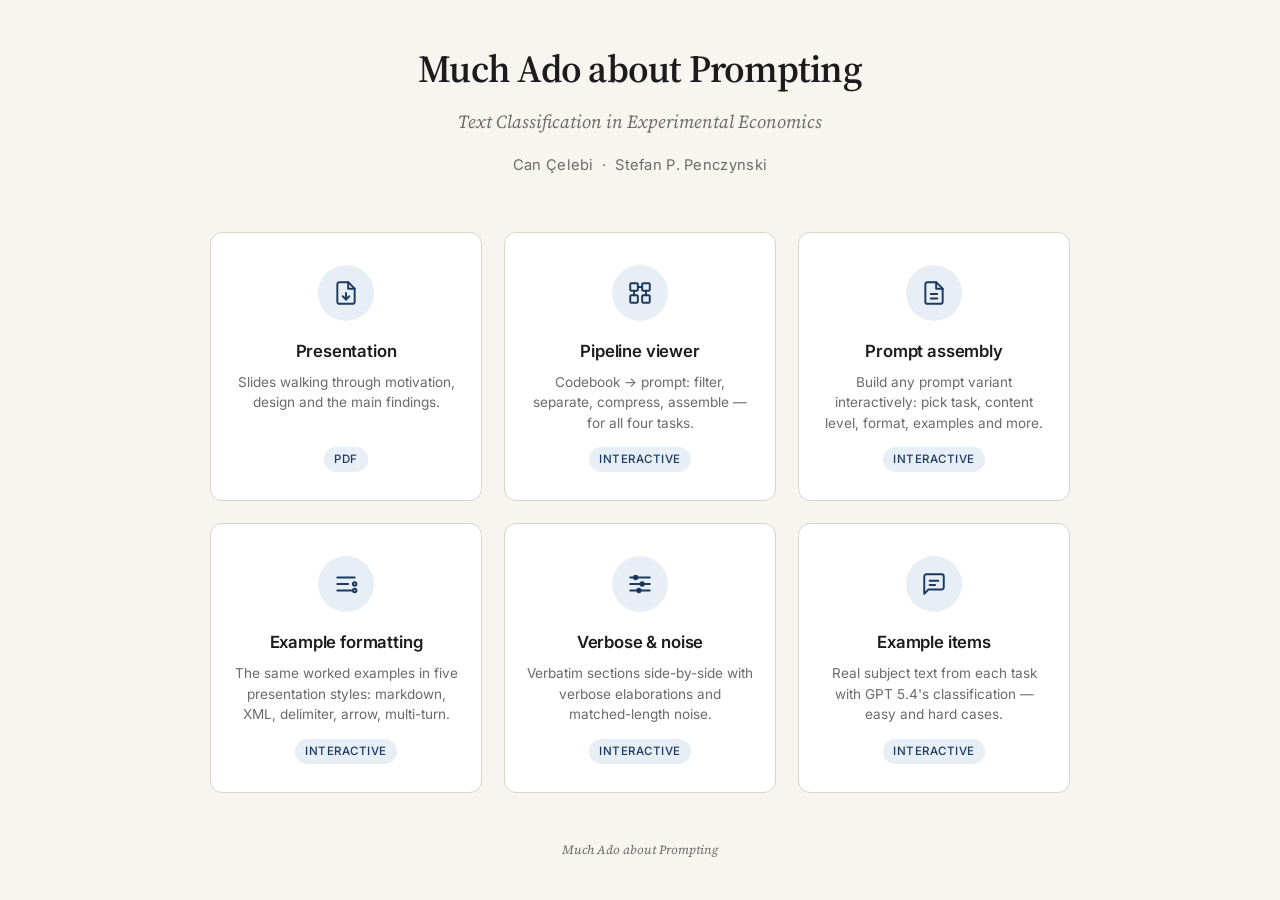
==== index.html @ 00e30f2f "Add example items viewer with GPT 5.4 classifications" ====
<!DOCTYPE html>
<html lang="en">
<head>
<meta charset="UTF-8">
<meta name="viewport" content="width=device-width, initial-scale=1">
<title>Much Ado about Prompting — Companion materials</title>
<link rel="preconnect" href="https://fonts.googleapis.com">
<link rel="preconnect" href="https://fonts.gstatic.com" crossorigin>
<link href="https://fonts.googleapis.com/css2?family=Inter:wght@400;500;600;700&family=Source+Serif+4:ital,wght@0,400;0,600;1,400&display=swap" rel="stylesheet">
<style>
  :root {
    --bg: #f7f5f0;
    --ink: #1c1c1c;
    --muted: #6b6b6b;
    --line: #d8d4cc;
    --accent: #1a3a5f;
    --accent-light: #e8eef5;
    --card-bg: #ffffff;
  }
  * { box-sizing: border-box; margin: 0; padding: 0; }
  html, body { height: 100%; }
  body {
    font-family: 'Inter', -apple-system, BlinkMacSystemFont, sans-serif;
    background: var(--bg);
    color: var(--ink);
    display: flex;
    align-items: center;
    justify-content: center;
    padding: 32px 20px;
    line-height: 1.5;
    -webkit-font-smoothing: antialiased;
  }

  .wrap {
    max-width: 860px;
    width: 100%;
    text-align: center;
  }

  .header {
    margin-bottom: 56px;
  }
  h1 {
    font-family: 'Source Serif 4', Georgia, serif;
    font-size: 2.4em;
    font-weight: 600;
    letter-spacing: -0.02em;
    margin-bottom: 10px;
    color: var(--ink);
  }
  .subtitle {
    font-family: 'Source Serif 4', Georgia, serif;
    font-style: italic;
    font-size: 1.15em;
    color: var(--muted);
    margin-bottom: 18px;
  }
  .authors {
    font-size: 0.92em;
    color: var(--muted);
    letter-spacing: 0.02em;
  }
  .authors a {
    color: var(--ink);
    text-decoration: none;
    border-bottom: 1px solid transparent;
    transition: border-color 0.15s;
  }
  .authors a:hover { border-color: var(--ink); }

  .grid {
    display: grid;
    grid-template-columns: 1fr;
    gap: 18px;
  }
  @media (min-width: 700px) {
    .grid { grid-template-columns: repeat(2, 1fr); gap: 22px; }
  }
  @media (min-width: 1100px) {
    .grid { grid-template-columns: repeat(3, 1fr); gap: 22px; }
  }

  .card {
    display: flex;
    flex-direction: column;
    align-items: center;
    justify-content: flex-start;
    padding: 32px 22px 28px;
    background: var(--card-bg);
    border: 1px solid var(--line);
    border-radius: 12px;
    text-decoration: none;
    color: var(--ink);
    transition: all 0.2s ease;
    min-height: 220px;
    position: relative;
    overflow: hidden;
  }
  .card::after {
    content: '';
    position: absolute;
    bottom: 0; left: 0;
    width: 100%; height: 3px;
    background: var(--accent);
    transform: translateY(3px);
    transition: transform 0.2s ease;
  }
  .card:hover {
    border-color: var(--accent);
    transform: translateY(-3px);
    box-shadow: 0 8px 24px rgba(26, 58, 95, 0.08);
  }
  .card:hover::after { transform: translateY(0); }

  .icon {
    width: 56px; height: 56px;
    display: flex;
    align-items: center;
    justify-content: center;
    background: var(--accent-light);
    border-radius: 50%;
    margin-bottom: 18px;
  }
  .icon svg {
    width: 26px; height: 26px;
    stroke: var(--accent);
    fill: none;
    stroke-width: 1.8;
    stroke-linecap: round;
    stroke-linejoin: round;
  }

  .label {
    font-weight: 600;
    font-size: 1.05em;
    margin-bottom: 8px;
    letter-spacing: -0.01em;
  }
  .desc {
    font-size: 0.85em;
    color: var(--muted);
    line-height: 1.5;
    flex-grow: 1;
  }
  .badge {
    margin-top: 14px;
    padding: 4px 10px;
    background: var(--accent-light);
    color: var(--accent);
    border-radius: 20px;
    font-size: 0.72em;
    font-weight: 500;
    letter-spacing: 0.04em;
    text-transform: uppercase;
  }

  footer {
    margin-top: 48px;
    font-size: 0.78em;
    color: var(--muted);
  }
  footer .id {
    font-family: 'Source Serif 4', Georgia, serif;
    font-style: italic;
  }
</style>
</head>
<body>
<div class="wrap">
  <div class="header">
    <h1>Much Ado about Prompting</h1>
    <div class="subtitle">Text Classification in Experimental Economics</div>
    <div class="authors">
      Can &Ccedil;elebi &nbsp;&middot;&nbsp; Stefan&nbsp;P. Penczynski
    </div>
  </div>

  <div class="grid">
    <a class="card" href="presentation.pdf" download>
      <div class="icon">
        <svg viewBox="0 0 24 24"><path d="M14 2H6a2 2 0 0 0-2 2v16a2 2 0 0 0 2 2h12a2 2 0 0 0 2-2V8z"/><polyline points="14 2 14 8 20 8"/><line x1="12" y1="18" x2="12" y2="12"/><polyline points="9 15 12 18 15 15"/></svg>
      </div>
      <div class="label">Presentation</div>
      <div class="desc">Slides walking through motivation, design and the main findings.</div>
      <div class="badge">PDF</div>
    </a>

    <a class="card" href="pipeline.html">
      <div class="icon">
        <svg viewBox="0 0 24 24"><rect x="3" y="3" width="7" height="7" rx="1"/><rect x="14" y="3" width="7" height="7" rx="1"/><rect x="14" y="14" width="7" height="7" rx="1"/><rect x="3" y="14" width="7" height="7" rx="1"/><line x1="10" y1="6.5" x2="14" y2="6.5"/><line x1="6.5" y1="10" x2="6.5" y2="14"/><line x1="17.5" y1="10" x2="17.5" y2="14"/></svg>
      </div>
      <div class="label">Pipeline viewer</div>
      <div class="desc">Codebook&nbsp;&rarr;&nbsp;prompt: filter, separate, compress, assemble &mdash; for all four tasks.</div>
      <div class="badge">Interactive</div>
    </a>

    <a class="card" href="viewer.html">
      <div class="icon">
        <svg viewBox="0 0 24 24"><path d="M14 2H6a2 2 0 0 0-2 2v16a2 2 0 0 0 2 2h12a2 2 0 0 0 2-2V8z"/><polyline points="14 2 14 8 20 8"/><line x1="9" y1="13" x2="15" y2="13"/><line x1="9" y1="17" x2="15" y2="17"/></svg>
      </div>
      <div class="label">Prompt assembly</div>
      <div class="desc">Build any prompt variant interactively: pick task, content level, format, examples and more.</div>
      <div class="badge">Interactive</div>
    </a>

    <a class="card" href="shotformat.html">
      <div class="icon">
        <svg viewBox="0 0 24 24"><path d="M4 6h16"/><path d="M4 12h10"/><path d="M4 18h13"/><circle cx="20" cy="12" r="1.6"/><circle cx="20" cy="18" r="1.6"/></svg>
      </div>
      <div class="label">Example formatting</div>
      <div class="desc">The same worked examples in five presentation styles: markdown, XML, delimiter, arrow, multi-turn.</div>
      <div class="badge">Interactive</div>
    </a>

    <a class="card" href="fidelity.html">
      <div class="icon">
        <svg viewBox="0 0 24 24"><line x1="3" y1="6" x2="21" y2="6"/><line x1="3" y1="12" x2="21" y2="12"/><line x1="3" y1="18" x2="21" y2="18"/><circle cx="8" cy="6" r="1.6" fill="currentColor"/><circle cx="14" cy="12" r="1.6" fill="currentColor"/><circle cx="11" cy="18" r="1.6" fill="currentColor"/></svg>
      </div>
      <div class="label">Verbose &amp; noise</div>
      <div class="desc">Verbatim sections side-by-side with verbose elaborations and matched-length noise.</div>
      <div class="badge">Interactive</div>
    </a>

    <a class="card" href="examples.html">
      <div class="icon">
        <svg viewBox="0 0 24 24"><path d="M21 15a2 2 0 0 1-2 2H7l-4 4V5a2 2 0 0 1 2-2h14a2 2 0 0 1 2 2z"/><line x1="8" y1="9" x2="16" y2="9"/><line x1="8" y1="13" x2="13" y2="13"/></svg>
      </div>
      <div class="label">Example items</div>
      <div class="desc">Real subject text from each task with GPT&nbsp;5.4's classification &mdash; easy and hard cases.</div>
      <div class="badge">Interactive</div>
    </a>
  </div>

  <footer>
    <span class="id">Much Ado about Prompting</span>
  </footer>
</div>
</body>
</html>
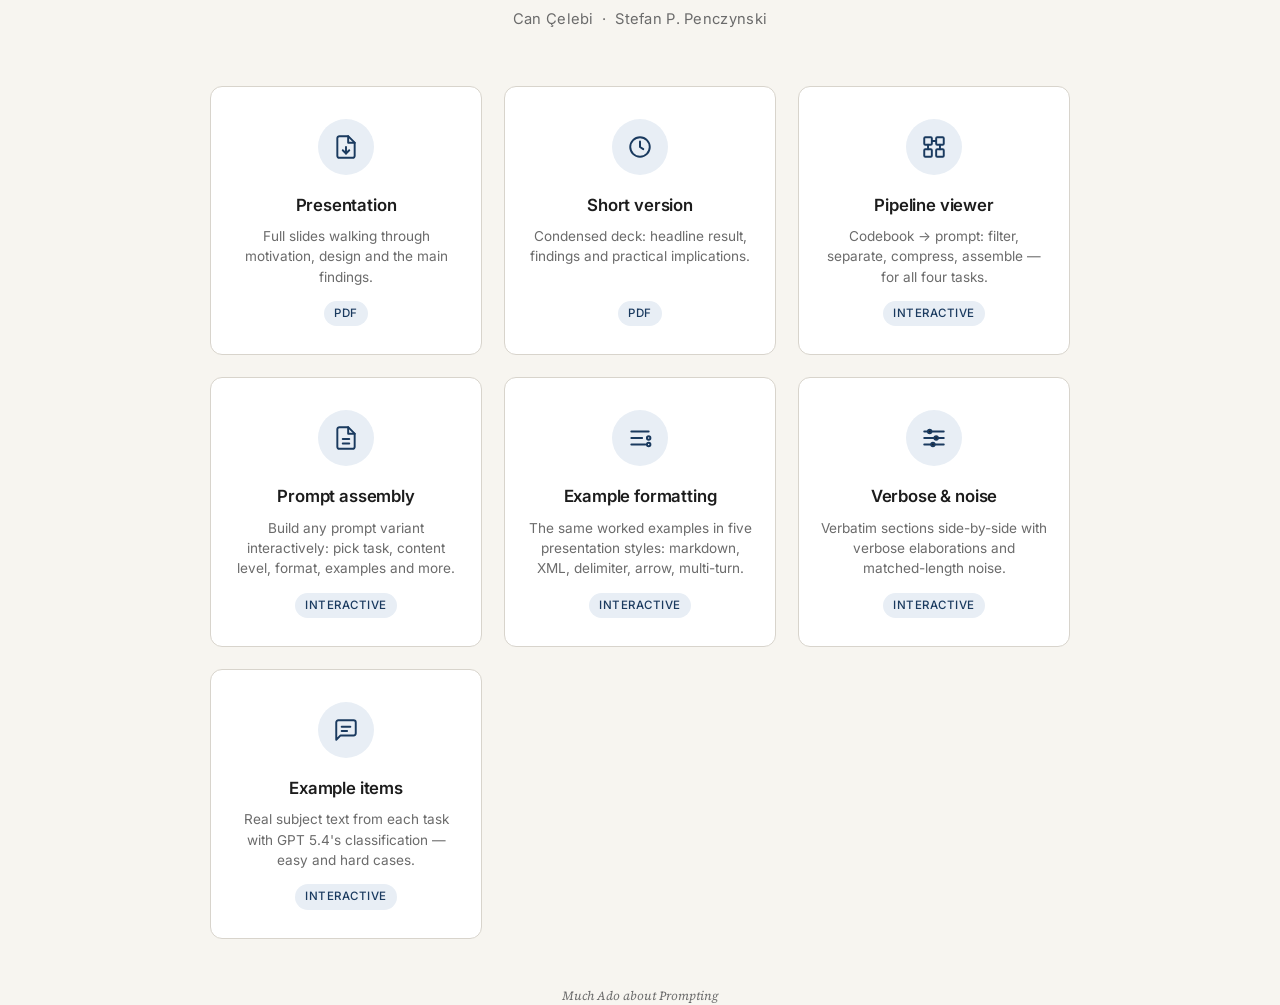
==== commit 8b3cdfb8: "Add short (10-min) presentation version" ====
--- a/index.html
+++ b/index.html
@@ -181,7 +181,16 @@
         <svg viewBox="0 0 24 24"><path d="M14 2H6a2 2 0 0 0-2 2v16a2 2 0 0 0 2 2h12a2 2 0 0 0 2-2V8z"/><polyline points="14 2 14 8 20 8"/><line x1="12" y1="18" x2="12" y2="12"/><polyline points="9 15 12 18 15 15"/></svg>
       </div>
       <div class="label">Presentation</div>
-      <div class="desc">Slides walking through motivation, design and the main findings.</div>
+      <div class="desc">Full slides walking through motivation, design and the main findings.</div>
+      <div class="badge">PDF</div>
+    </a>
+
+    <a class="card" href="presentation-short.pdf" download>
+      <div class="icon">
+        <svg viewBox="0 0 24 24"><circle cx="12" cy="12" r="9"/><polyline points="12 7 12 12 15 14"/></svg>
+      </div>
+      <div class="label">Short version</div>
+      <div class="desc">Condensed deck: headline result, findings and practical implications.</div>
       <div class="badge">PDF</div>
     </a>
 
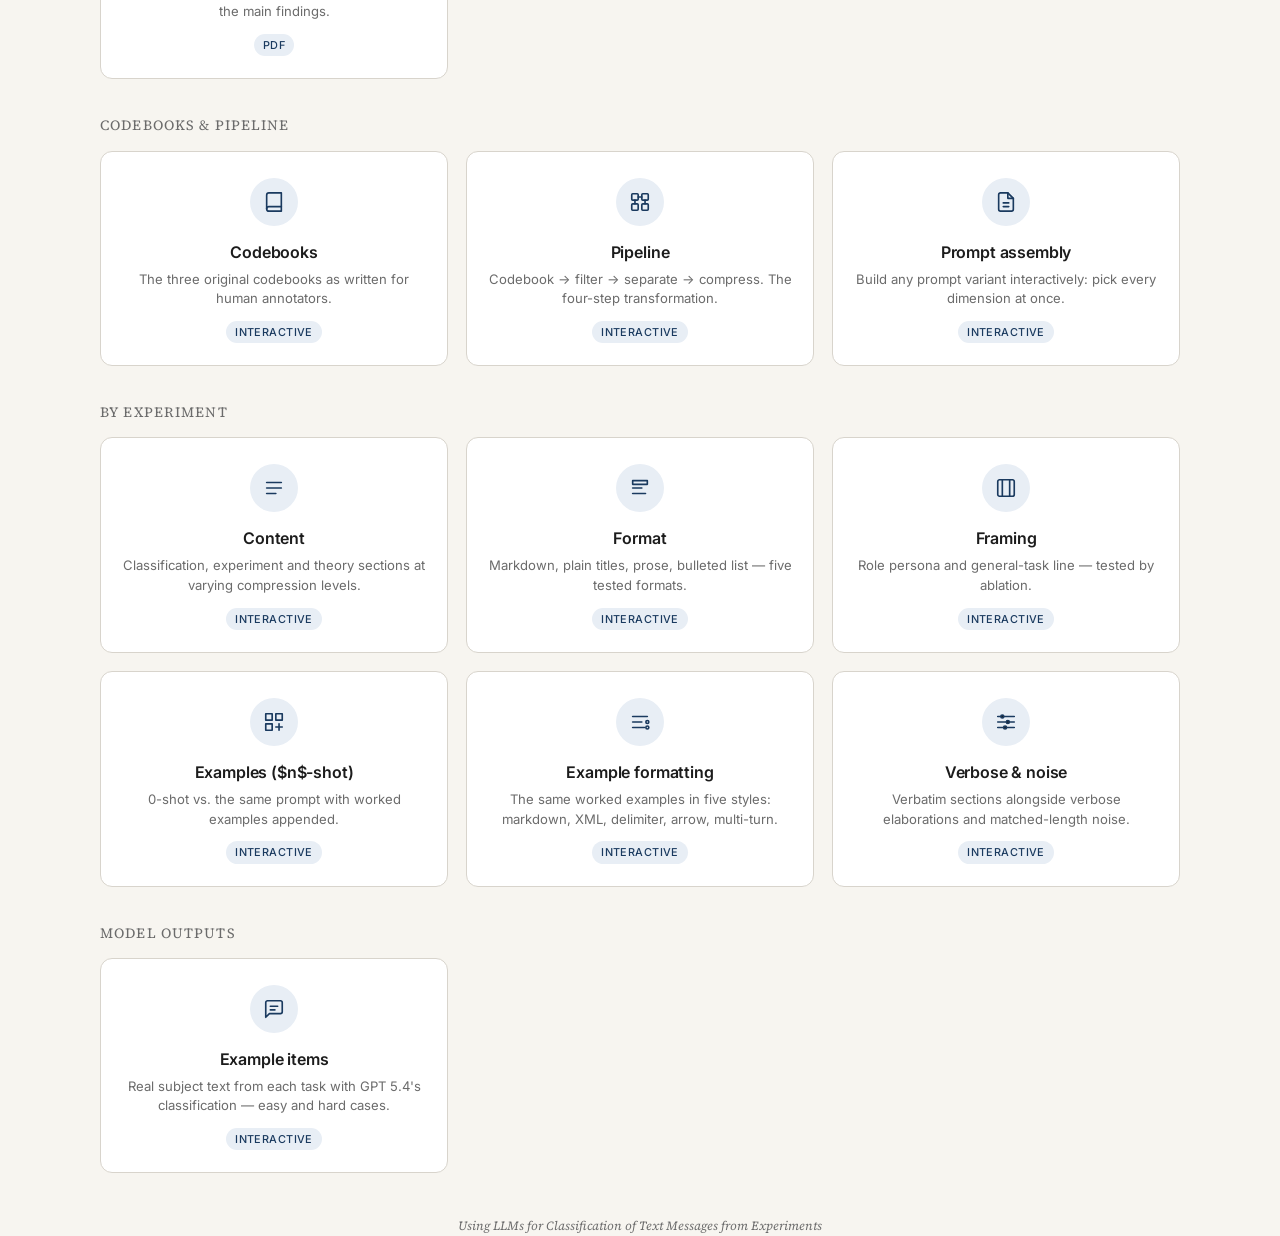
==== commit d81d0e4c: "Restructure companion site: short presentation, codebooks, per-experiment pages" ====
--- a/index.html
+++ b/index.html
@@ -3,46 +3,25 @@
 <head>
 <meta charset="UTF-8">
 <meta name="viewport" content="width=device-width, initial-scale=1">
-<title>Much Ado about Prompting — Companion materials</title>
+<title>Using LLMs for Classification of Text Messages from Experiments — Companion</title>
 <link rel="preconnect" href="https://fonts.googleapis.com">
 <link rel="preconnect" href="https://fonts.gstatic.com" crossorigin>
 <link href="https://fonts.googleapis.com/css2?family=Inter:wght@400;500;600;700&family=Source+Serif+4:ital,wght@0,400;0,600;1,400&display=swap" rel="stylesheet">
+<link rel="stylesheet" href="styles.css">
 <style>
-  :root {
-    --bg: #f7f5f0;
-    --ink: #1c1c1c;
-    --muted: #6b6b6b;
-    --line: #d8d4cc;
-    --accent: #1a3a5f;
-    --accent-light: #e8eef5;
-    --card-bg: #ffffff;
-  }
-  * { box-sizing: border-box; margin: 0; padding: 0; }
-  html, body { height: 100%; }
+  /* Landing-page specific styles (centered layout, card grid) */
   body {
-    font-family: 'Inter', -apple-system, BlinkMacSystemFont, sans-serif;
-    background: var(--bg);
-    color: var(--ink);
     display: flex;
     align-items: center;
     justify-content: center;
     padding: 32px 20px;
-    line-height: 1.5;
-    -webkit-font-smoothing: antialiased;
-  }
-
-  .wrap {
-    max-width: 860px;
-    width: 100%;
-    text-align: center;
-  }
-
-  .header {
-    margin-bottom: 56px;
-  }
+  }
+  .wrap { max-width: 1080px; width: 100%; text-align: center; }
+
+  .header { margin-bottom: 42px; }
   h1 {
     font-family: 'Source Serif 4', Georgia, serif;
-    font-size: 2.4em;
+    font-size: 2.0em;
     font-weight: 600;
     letter-spacing: -0.02em;
     margin-bottom: 10px;
@@ -51,59 +30,53 @@
   .subtitle {
     font-family: 'Source Serif 4', Georgia, serif;
     font-style: italic;
-    font-size: 1.15em;
+    font-size: 1.05em;
     color: var(--muted);
     margin-bottom: 18px;
   }
-  .authors {
-    font-size: 0.92em;
+  .authors { font-size: 0.9em; color: var(--muted); letter-spacing: 0.02em; }
+  .authors a { color: var(--ink); text-decoration: none; border-bottom: 1px solid transparent; transition: border-color 0.15s; }
+  .authors a:hover { border-color: var(--ink); }
+
+  .section-heading {
+    font-family: 'Source Serif 4', Georgia, serif;
+    font-size: 0.88em;
+    letter-spacing: 0.08em;
+    text-transform: uppercase;
     color: var(--muted);
-    letter-spacing: 0.02em;
-  }
-  .authors a {
-    color: var(--ink);
-    text-decoration: none;
-    border-bottom: 1px solid transparent;
-    transition: border-color 0.15s;
-  }
-  .authors a:hover { border-color: var(--ink); }
+    margin: 36px 0 14px;
+    text-align: left;
+  }
+  .section-heading:first-of-type { margin-top: 12px; }
 
   .grid {
     display: grid;
     grid-template-columns: 1fr;
-    gap: 18px;
-  }
-  @media (min-width: 700px) {
-    .grid { grid-template-columns: repeat(2, 1fr); gap: 22px; }
-  }
-  @media (min-width: 1100px) {
-    .grid { grid-template-columns: repeat(3, 1fr); gap: 22px; }
-  }
+    gap: 16px;
+  }
+  @media (min-width: 720px)  { .grid { grid-template-columns: repeat(2, 1fr); gap: 18px; } }
+  @media (min-width: 1000px) { .grid { grid-template-columns: repeat(3, 1fr); gap: 18px; } }
 
   .card {
     display: flex;
     flex-direction: column;
     align-items: center;
     justify-content: flex-start;
-    padding: 32px 22px 28px;
+    padding: 26px 20px 22px;
     background: var(--card-bg);
     border: 1px solid var(--line);
     border-radius: 12px;
     text-decoration: none;
     color: var(--ink);
     transition: all 0.2s ease;
-    min-height: 220px;
+    min-height: 180px;
     position: relative;
     overflow: hidden;
   }
   .card::after {
-    content: '';
-    position: absolute;
-    bottom: 0; left: 0;
-    width: 100%; height: 3px;
-    background: var(--accent);
-    transform: translateY(3px);
-    transition: transform 0.2s ease;
+    content: ''; position: absolute; bottom: 0; left: 0;
+    width: 100%; height: 3px; background: var(--accent);
+    transform: translateY(3px); transition: transform 0.2s ease;
   }
   .card:hover {
     border-color: var(--accent);
@@ -113,93 +86,74 @@
   .card:hover::after { transform: translateY(0); }
 
   .icon {
-    width: 56px; height: 56px;
+    width: 48px; height: 48px;
     display: flex;
     align-items: center;
     justify-content: center;
     background: var(--accent-light);
     border-radius: 50%;
-    margin-bottom: 18px;
+    margin-bottom: 14px;
   }
   .icon svg {
-    width: 26px; height: 26px;
-    stroke: var(--accent);
-    fill: none;
+    width: 22px; height: 22px;
+    stroke: var(--accent); fill: none;
     stroke-width: 1.8;
     stroke-linecap: round;
     stroke-linejoin: round;
   }
 
-  .label {
-    font-weight: 600;
-    font-size: 1.05em;
-    margin-bottom: 8px;
-    letter-spacing: -0.01em;
-  }
-  .desc {
-    font-size: 0.85em;
-    color: var(--muted);
-    line-height: 1.5;
-    flex-grow: 1;
-  }
+  .label { font-weight: 600; font-size: 1.0em; margin-bottom: 6px; letter-spacing: -0.01em; }
+  .desc  { font-size: 0.82em; color: var(--muted); line-height: 1.5; flex-grow: 1; }
   .badge {
-    margin-top: 14px;
-    padding: 4px 10px;
-    background: var(--accent-light);
-    color: var(--accent);
-    border-radius: 20px;
-    font-size: 0.72em;
-    font-weight: 500;
-    letter-spacing: 0.04em;
-    text-transform: uppercase;
-  }
-
-  footer {
-    margin-top: 48px;
-    font-size: 0.78em;
-    color: var(--muted);
-  }
-  footer .id {
-    font-family: 'Source Serif 4', Georgia, serif;
-    font-style: italic;
-  }
+    margin-top: 12px; padding: 3px 9px;
+    background: var(--accent-light); color: var(--accent);
+    border-radius: 16px; font-size: 0.68em; font-weight: 500;
+    letter-spacing: 0.04em; text-transform: uppercase;
+  }
+
+  footer { margin-top: 44px; font-size: 0.78em; color: var(--muted); }
+  footer .id { font-family: 'Source Serif 4', Georgia, serif; font-style: italic; }
 </style>
 </head>
 <body>
 <div class="wrap">
   <div class="header">
-    <h1>Much Ado about Prompting</h1>
-    <div class="subtitle">Text Classification in Experimental Economics</div>
+    <h1>Using LLMs for Classification of Text Messages from Experiments</h1>
+    <div class="subtitle">Companion materials</div>
     <div class="authors">
       Can &Ccedil;elebi &nbsp;&middot;&nbsp; Stefan&nbsp;P. Penczynski
     </div>
   </div>
 
+  <div class="section-heading">Presentation</div>
   <div class="grid">
     <a class="card" href="presentation.pdf" download>
       <div class="icon">
         <svg viewBox="0 0 24 24"><path d="M14 2H6a2 2 0 0 0-2 2v16a2 2 0 0 0 2 2h12a2 2 0 0 0 2-2V8z"/><polyline points="14 2 14 8 20 8"/><line x1="12" y1="18" x2="12" y2="12"/><polyline points="9 15 12 18 15 15"/></svg>
       </div>
       <div class="label">Presentation</div>
-      <div class="desc">Full slides walking through motivation, design and the main findings.</div>
+      <div class="desc">Slides walking through motivation, design and the main findings.</div>
       <div class="badge">PDF</div>
     </a>
-
-    <a class="card" href="presentation-short.pdf" download>
-      <div class="icon">
-        <svg viewBox="0 0 24 24"><circle cx="12" cy="12" r="9"/><polyline points="12 7 12 12 15 14"/></svg>
-      </div>
-      <div class="label">Short version</div>
-      <div class="desc">Condensed deck: headline result, findings and practical implications.</div>
-      <div class="badge">PDF</div>
+  </div>
+
+  <div class="section-heading">Codebooks &amp; pipeline</div>
+  <div class="grid">
+    <a class="card" href="codebooks.html">
+      <div class="icon">
+        <svg viewBox="0 0 24 24"><path d="M4 19.5A2.5 2.5 0 0 1 6.5 17H20"/><path d="M6.5 2H20v20H6.5A2.5 2.5 0 0 1 4 19.5v-15A2.5 2.5 0 0 1 6.5 2z"/></svg>
+      </div>
+      <div class="label">Codebooks</div>
+      <div class="desc">The three original codebooks as written for human annotators.</div>
+      <div class="badge">Interactive</div>
     </a>
 
     <a class="card" href="pipeline.html">
       <div class="icon">
         <svg viewBox="0 0 24 24"><rect x="3" y="3" width="7" height="7" rx="1"/><rect x="14" y="3" width="7" height="7" rx="1"/><rect x="14" y="14" width="7" height="7" rx="1"/><rect x="3" y="14" width="7" height="7" rx="1"/><line x1="10" y1="6.5" x2="14" y2="6.5"/><line x1="6.5" y1="10" x2="6.5" y2="14"/><line x1="17.5" y1="10" x2="17.5" y2="14"/></svg>
       </div>
-      <div class="label">Pipeline viewer</div>
-      <div class="desc">Codebook&nbsp;&rarr;&nbsp;prompt: filter, separate, compress, assemble &mdash; for all four tasks.</div>
+      <div class="label">Pipeline</div>
+      <div class="desc">Codebook &rarr; filter &rarr; separate &rarr; compress. The four-step transformation.</div>
       <div class="badge">Interactive</div>
     </a>
 
@@ -208,7 +162,46 @@
         <svg viewBox="0 0 24 24"><path d="M14 2H6a2 2 0 0 0-2 2v16a2 2 0 0 0 2 2h12a2 2 0 0 0 2-2V8z"/><polyline points="14 2 14 8 20 8"/><line x1="9" y1="13" x2="15" y2="13"/><line x1="9" y1="17" x2="15" y2="17"/></svg>
       </div>
       <div class="label">Prompt assembly</div>
-      <div class="desc">Build any prompt variant interactively: pick task, content level, format, examples and more.</div>
+      <div class="desc">Build any prompt variant interactively: pick every dimension at once.</div>
+      <div class="badge">Interactive</div>
+    </a>
+  </div>
+
+  <div class="section-heading">By experiment</div>
+  <div class="grid">
+    <a class="card" href="content.html">
+      <div class="icon">
+        <svg viewBox="0 0 24 24"><line x1="4" y1="6" x2="20" y2="6"/><line x1="4" y1="12" x2="20" y2="12"/><line x1="4" y1="18" x2="14" y2="18"/></svg>
+      </div>
+      <div class="label">Content</div>
+      <div class="desc">Classification, experiment and theory sections at varying compression levels.</div>
+      <div class="badge">Interactive</div>
+    </a>
+
+    <a class="card" href="format.html">
+      <div class="icon">
+        <svg viewBox="0 0 24 24"><path d="M4 4h16v4H4z"/><path d="M4 12h10"/><path d="M4 18h14"/></svg>
+      </div>
+      <div class="label">Format</div>
+      <div class="desc">Markdown, plain titles, prose, bulleted list &mdash; five tested formats.</div>
+      <div class="badge">Interactive</div>
+    </a>
+
+    <a class="card" href="framing.html">
+      <div class="icon">
+        <svg viewBox="0 0 24 24"><rect x="3" y="3" width="18" height="18" rx="2"/><path d="M8 3v18"/><path d="M16 3v18"/></svg>
+      </div>
+      <div class="label">Framing</div>
+      <div class="desc">Role persona and general-task line &mdash; tested by ablation.</div>
+      <div class="badge">Interactive</div>
+    </a>
+
+    <a class="card" href="nshot.html">
+      <div class="icon">
+        <svg viewBox="0 0 24 24"><rect x="3" y="3" width="7" height="7"/><rect x="14" y="3" width="7" height="7"/><rect x="3" y="14" width="7" height="7"/><line x1="14" y1="17.5" x2="21" y2="17.5"/><line x1="17.5" y1="14" x2="17.5" y2="21"/></svg>
+      </div>
+      <div class="label">Examples ($n$-shot)</div>
+      <div class="desc">0-shot vs. the same prompt with worked examples appended.</div>
       <div class="badge">Interactive</div>
     </a>
 
@@ -217,7 +210,7 @@
         <svg viewBox="0 0 24 24"><path d="M4 6h16"/><path d="M4 12h10"/><path d="M4 18h13"/><circle cx="20" cy="12" r="1.6"/><circle cx="20" cy="18" r="1.6"/></svg>
       </div>
       <div class="label">Example formatting</div>
-      <div class="desc">The same worked examples in five presentation styles: markdown, XML, delimiter, arrow, multi-turn.</div>
+      <div class="desc">The same worked examples in five styles: markdown, XML, delimiter, arrow, multi-turn.</div>
       <div class="badge">Interactive</div>
     </a>
 
@@ -226,10 +219,13 @@
         <svg viewBox="0 0 24 24"><line x1="3" y1="6" x2="21" y2="6"/><line x1="3" y1="12" x2="21" y2="12"/><line x1="3" y1="18" x2="21" y2="18"/><circle cx="8" cy="6" r="1.6" fill="currentColor"/><circle cx="14" cy="12" r="1.6" fill="currentColor"/><circle cx="11" cy="18" r="1.6" fill="currentColor"/></svg>
       </div>
       <div class="label">Verbose &amp; noise</div>
-      <div class="desc">Verbatim sections side-by-side with verbose elaborations and matched-length noise.</div>
-      <div class="badge">Interactive</div>
-    </a>
-
+      <div class="desc">Verbatim sections alongside verbose elaborations and matched-length noise.</div>
+      <div class="badge">Interactive</div>
+    </a>
+  </div>
+
+  <div class="section-heading">Model outputs</div>
+  <div class="grid">
     <a class="card" href="examples.html">
       <div class="icon">
         <svg viewBox="0 0 24 24"><path d="M21 15a2 2 0 0 1-2 2H7l-4 4V5a2 2 0 0 1 2-2h14a2 2 0 0 1 2 2z"/><line x1="8" y1="9" x2="16" y2="9"/><line x1="8" y1="13" x2="13" y2="13"/></svg>
@@ -241,7 +237,7 @@
   </div>
 
   <footer>
-    <span class="id">Much Ado about Prompting</span>
+    <span class="id">Using LLMs for Classification of Text Messages from Experiments</span>
   </footer>
 </div>
 </body>
--- a/styles.css
+++ b/styles.css
@@ -0,0 +1,181 @@
+/* Shared styles across all companion pages */
+
+:root {
+  --bg: #f7f5f0;
+  --ink: #1c1c1c;
+  --muted: #6b6b6b;
+  --line: #d8d4cc;
+  --accent: #1a3a5f;
+  --accent-light: #e8eef5;
+  --card-bg: #ffffff;
+  --code-bg: #fcfcfa;
+}
+
+* { box-sizing: border-box; margin: 0; padding: 0; }
+html, body { height: 100%; }
+
+body {
+  font-family: 'Inter', -apple-system, BlinkMacSystemFont, "Segoe UI", sans-serif;
+  background: var(--bg);
+  color: var(--ink);
+  line-height: 1.5;
+  -webkit-font-smoothing: antialiased;
+}
+
+/* Page layout: full-width header + content */
+.page {
+  padding: 24px 32px 56px;
+}
+
+.page-header {
+  display: flex;
+  justify-content: space-between;
+  align-items: baseline;
+  border-bottom: 1px solid var(--line);
+  padding-bottom: 14px;
+  margin-bottom: 22px;
+}
+
+.page-header h1 {
+  font-family: 'Source Serif 4', Georgia, serif;
+  font-size: 1.45em;
+  font-weight: 600;
+  letter-spacing: -0.01em;
+}
+
+.page-header .sub {
+  color: var(--muted);
+  font-size: 0.9em;
+  font-style: italic;
+  margin-top: 2px;
+}
+
+.page-header-left { flex: 1; }
+
+.back-link {
+  color: var(--muted);
+  font-size: 0.85em;
+  text-decoration: none;
+  border: 1px solid var(--line);
+  padding: 6px 12px;
+  border-radius: 6px;
+  transition: all 0.15s;
+  white-space: nowrap;
+  margin-left: 20px;
+}
+.back-link:hover {
+  color: var(--accent);
+  border-color: var(--accent);
+  background: var(--accent-light);
+}
+
+/* Tabs */
+.tabs {
+  display: flex;
+  gap: 6px;
+  margin-bottom: 22px;
+  flex-wrap: wrap;
+}
+.tab {
+  padding: 6px 14px;
+  border: 1px solid var(--line);
+  background: #fff;
+  border-radius: 6px;
+  cursor: pointer;
+  font-size: 0.88em;
+  color: #555;
+  font-family: inherit;
+  transition: all 0.15s;
+}
+.tab:hover { border-color: var(--accent); color: var(--accent); }
+.tab.active {
+  background: var(--accent); color: #fff; border-color: var(--accent); font-weight: 500;
+}
+
+/* Cards / panels */
+.panel {
+  background: var(--card-bg);
+  border: 1px solid var(--line);
+  border-radius: 8px;
+  overflow: hidden;
+  margin-bottom: 18px;
+}
+.panel-head {
+  background: #f0ede5;
+  padding: 10px 16px;
+  border-bottom: 1px solid var(--line);
+  display: flex;
+  justify-content: space-between;
+  align-items: baseline;
+}
+.panel-key { font-weight: 600; font-size: 0.9em; color: var(--accent); }
+.panel-name { font-size: 0.78em; color: var(--muted); font-style: italic; }
+.panel-body {
+  padding: 14px 18px;
+  font-family: "SFMono-Regular", Consolas, "Courier New", monospace;
+  font-size: 0.78em;
+  line-height: 1.55;
+  white-space: pre-wrap;
+  color: #333;
+  background: var(--code-bg);
+  max-height: 520px;
+  overflow-y: auto;
+}
+.panel-body.plain {
+  font-family: inherit;
+  font-size: 0.92em;
+  white-space: normal;
+}
+
+/* 2-column or 3-column comparative layout */
+.columns {
+  display: grid;
+  grid-template-columns: 1fr;
+  gap: 16px;
+}
+@media (min-width: 900px) {
+  .columns.two { grid-template-columns: 1fr 1fr; }
+  .columns.three { grid-template-columns: 1fr 1fr 1fr; }
+}
+
+/* Cross-links footer strip */
+.cross-links {
+  margin-top: 36px;
+  padding-top: 16px;
+  border-top: 1px solid var(--line);
+  display: flex;
+  flex-wrap: wrap;
+  gap: 10px;
+  font-size: 0.82em;
+}
+.cross-links a {
+  color: var(--muted);
+  text-decoration: none;
+  padding: 4px 10px;
+  border: 1px solid var(--line);
+  border-radius: 14px;
+  transition: all 0.15s;
+}
+.cross-links a:hover { color: var(--accent); border-color: var(--accent); }
+.cross-links .label { color: var(--muted); padding: 4px 4px; font-style: italic; }
+
+/* Simple role header (for multi-turn examples) */
+.multi-turn-msg {
+  margin-bottom: 6px;
+  padding: 6px 10px;
+  border-radius: 4px;
+}
+.multi-turn-user { background: #e8eef5; }
+.multi-turn-asst { background: #eef5e8; }
+.role { font-weight: 600; color: #555; margin-right: 6px; }
+
+/* Info banner */
+.note {
+  background: #fff8e1;
+  border: 1px solid #f0e0a0;
+  padding: 10px 14px;
+  border-radius: 6px;
+  font-size: 0.88em;
+  color: #6b5a20;
+  margin-bottom: 18px;
+}
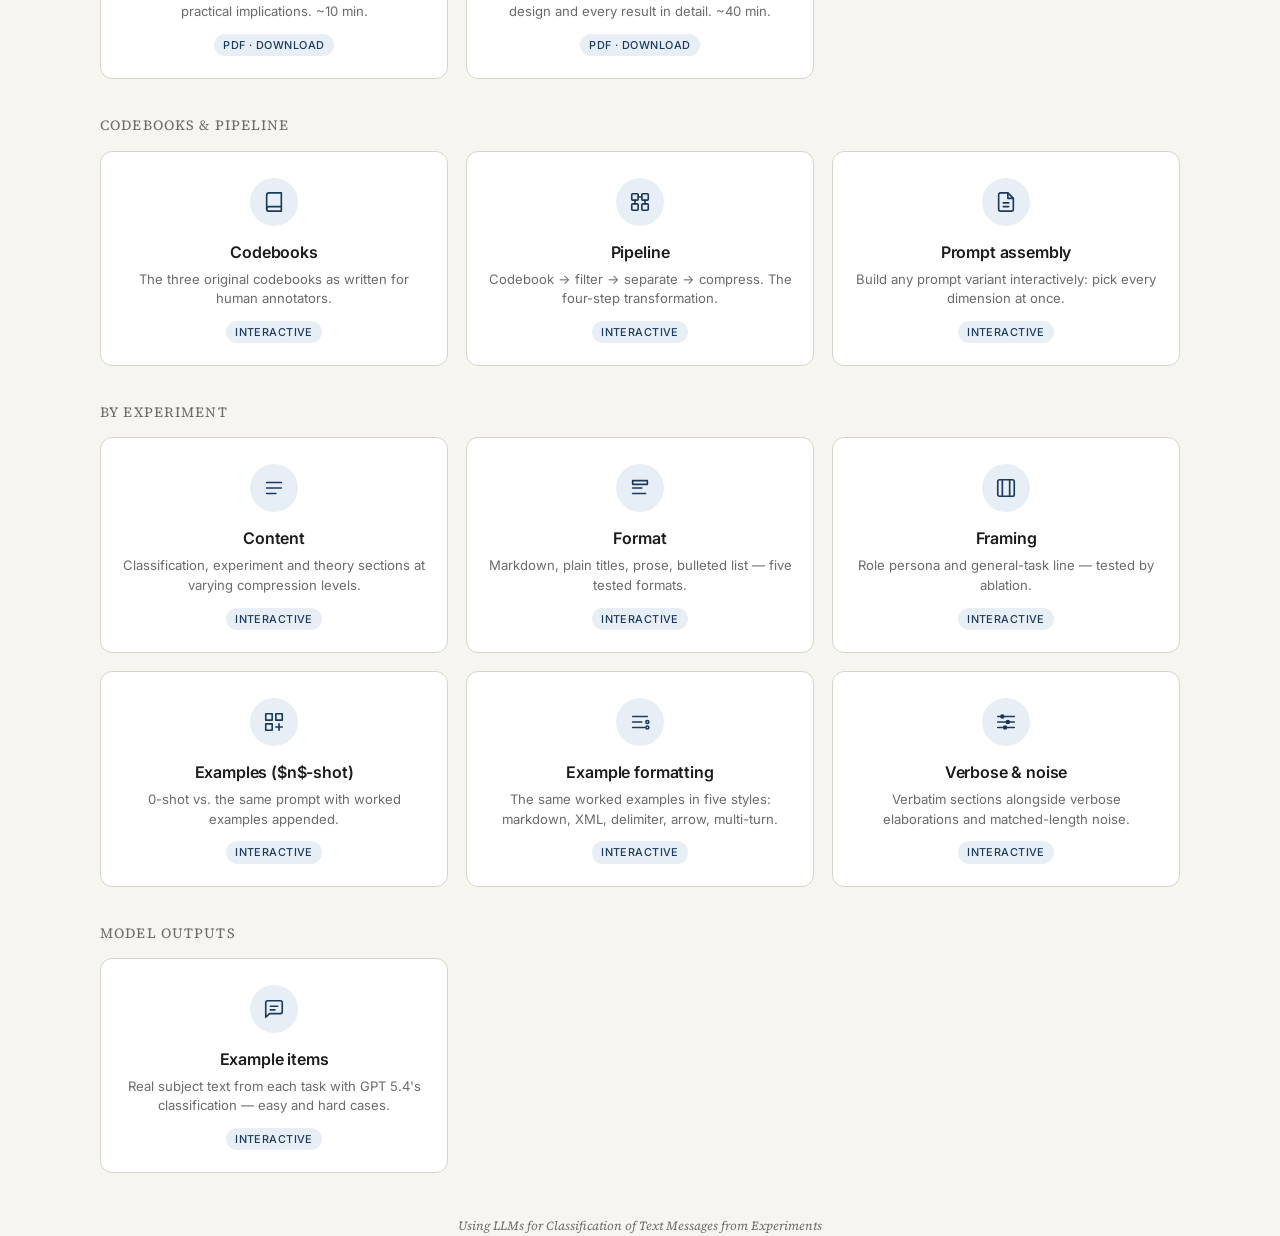
==== commit b29765de: "Add full (40-min) presentation alongside short version" ====
--- a/index.html
+++ b/index.html
@@ -129,11 +129,20 @@
   <div class="grid">
     <a class="card" href="presentation.pdf" download>
       <div class="icon">
+        <svg viewBox="0 0 24 24"><circle cx="12" cy="12" r="9"/><polyline points="12 7 12 12 15 14"/></svg>
+      </div>
+      <div class="label">Short presentation</div>
+      <div class="desc">Condensed deck: headline result, findings and practical implications. ~10&nbsp;min.</div>
+      <div class="badge">PDF &middot; Download</div>
+    </a>
+
+    <a class="card" href="presentation-full.pdf" download>
+      <div class="icon">
         <svg viewBox="0 0 24 24"><path d="M14 2H6a2 2 0 0 0-2 2v16a2 2 0 0 0 2 2h12a2 2 0 0 0 2-2V8z"/><polyline points="14 2 14 8 20 8"/><line x1="12" y1="18" x2="12" y2="12"/><polyline points="9 15 12 18 15 15"/></svg>
       </div>
-      <div class="label">Presentation</div>
-      <div class="desc">Slides walking through motivation, design and the main findings.</div>
-      <div class="badge">PDF</div>
+      <div class="label">Full presentation</div>
+      <div class="desc">Extended deck walking through motivation, design and every result in detail. ~40&nbsp;min.</div>
+      <div class="badge">PDF &middot; Download</div>
     </a>
   </div>
 
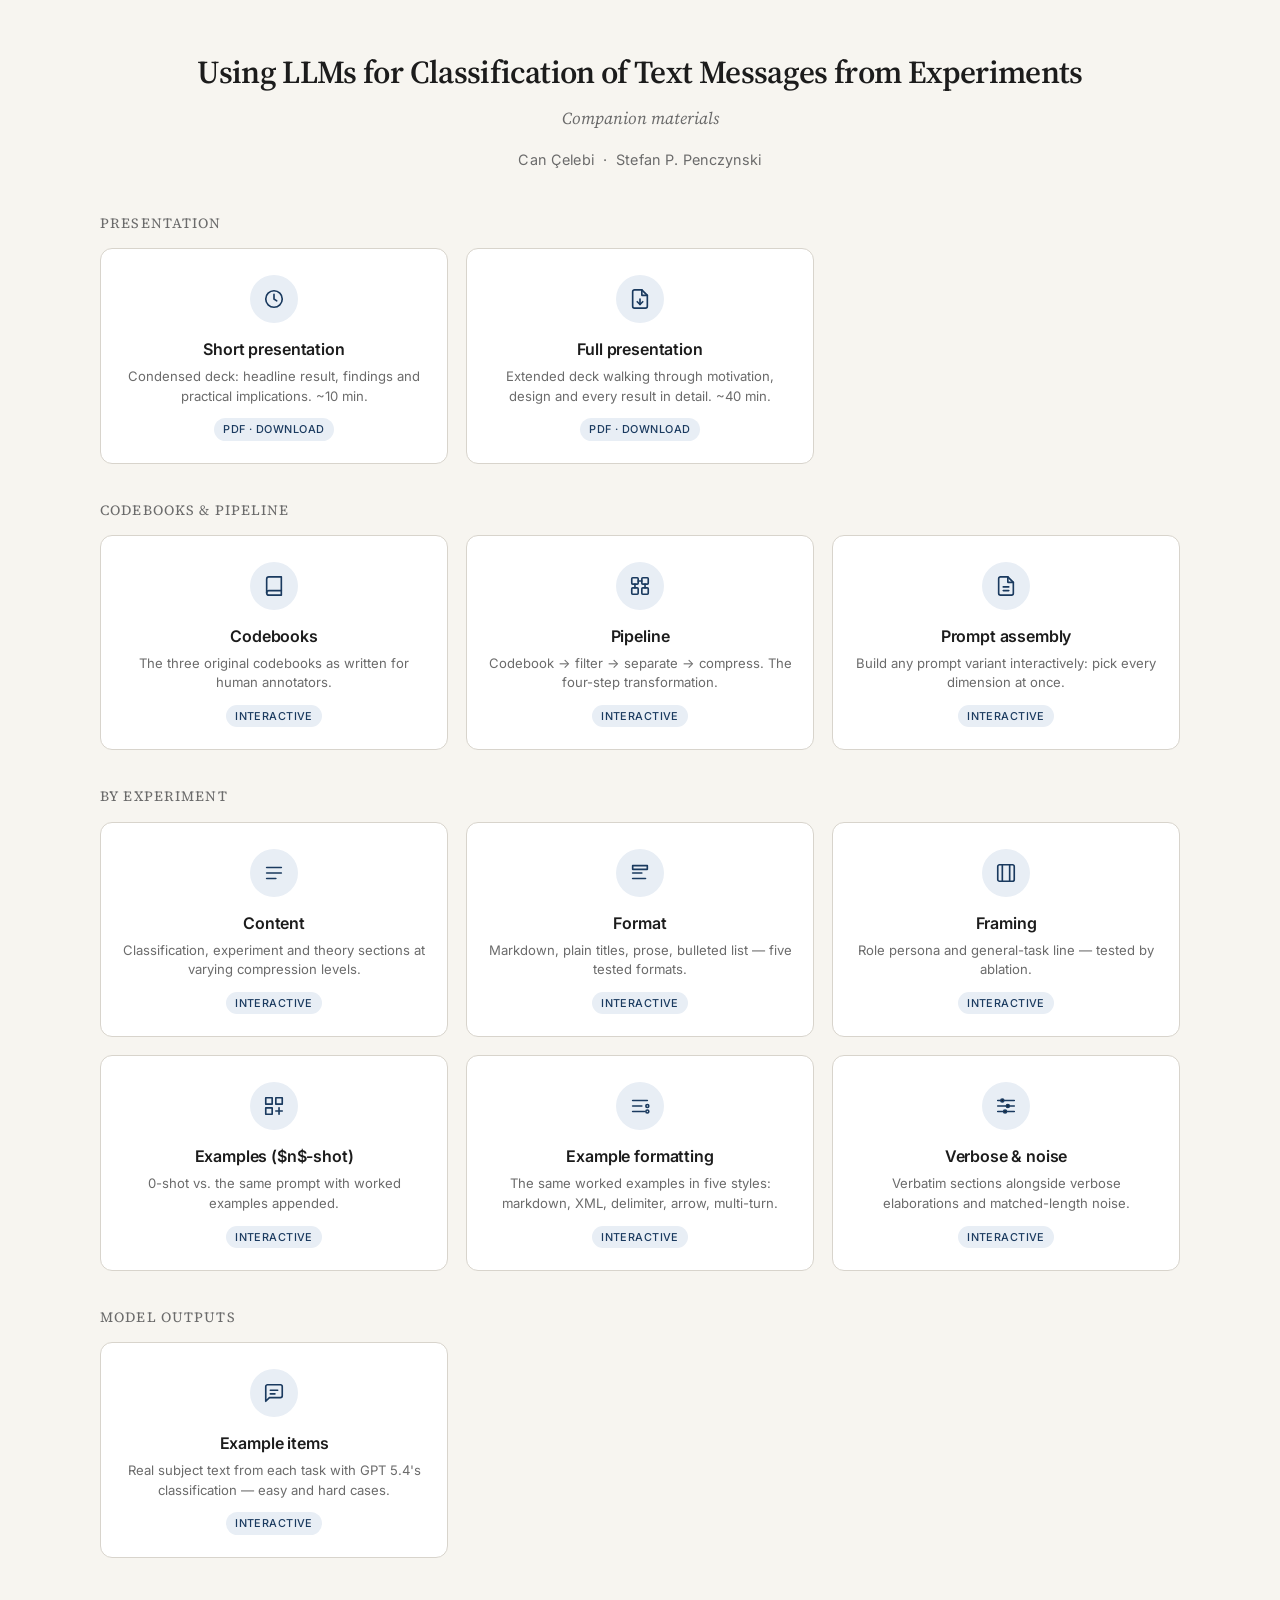
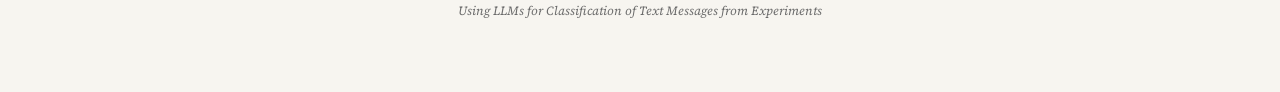
==== commit 61db2cee: "Fix landing page scroll: align content to top instead of vertically centering" ====
--- a/index.html
+++ b/index.html
@@ -9,12 +9,14 @@
 <link href="https://fonts.googleapis.com/css2?family=Inter:wght@400;500;600;700&family=Source+Serif+4:ital,wght@0,400;0,600;1,400&display=swap" rel="stylesheet">
 <link rel="stylesheet" href="styles.css">
 <style>
-  /* Landing-page specific styles (centered layout, card grid) */
+  /* Landing-page specific styles (card grid) */
+  html, body { height: auto; }
   body {
     display: flex;
-    align-items: center;
+    align-items: flex-start;
     justify-content: center;
-    padding: 32px 20px;
+    padding: 48px 20px 72px;
+    min-height: 100vh;
   }
   .wrap { max-width: 1080px; width: 100%; text-align: center; }
 
@@ -127,7 +129,7 @@
 
   <div class="section-heading">Presentation</div>
   <div class="grid">
-    <a class="card" href="presentation.pdf" download>
+    <a class="card" href="presentation-short.pdf" download>
       <div class="icon">
         <svg viewBox="0 0 24 24"><circle cx="12" cy="12" r="9"/><polyline points="12 7 12 12 15 14"/></svg>
       </div>
--- a/styles.css
+++ b/styles.css
@@ -52,8 +52,11 @@
 
 .page-header-left { flex: 1; }
 
-.back-link {
-  color: var(--muted);
+.header-actions {
+  display: flex; gap: 8px; margin-left: 20px; flex-shrink: 0;
+}
+
+.back-link, .pdf-link {
   font-size: 0.85em;
   text-decoration: none;
   border: 1px solid var(--line);
@@ -61,13 +64,19 @@
   border-radius: 6px;
   transition: all 0.15s;
   white-space: nowrap;
-  margin-left: 20px;
 }
+.back-link { color: var(--muted); }
 .back-link:hover {
   color: var(--accent);
   border-color: var(--accent);
   background: var(--accent-light);
 }
+.pdf-link {
+  color: #fff;
+  background: var(--accent);
+  border-color: var(--accent);
+}
+.pdf-link:hover { background: #254e7a; border-color: #254e7a; }
 
 /* Tabs */
 .tabs {
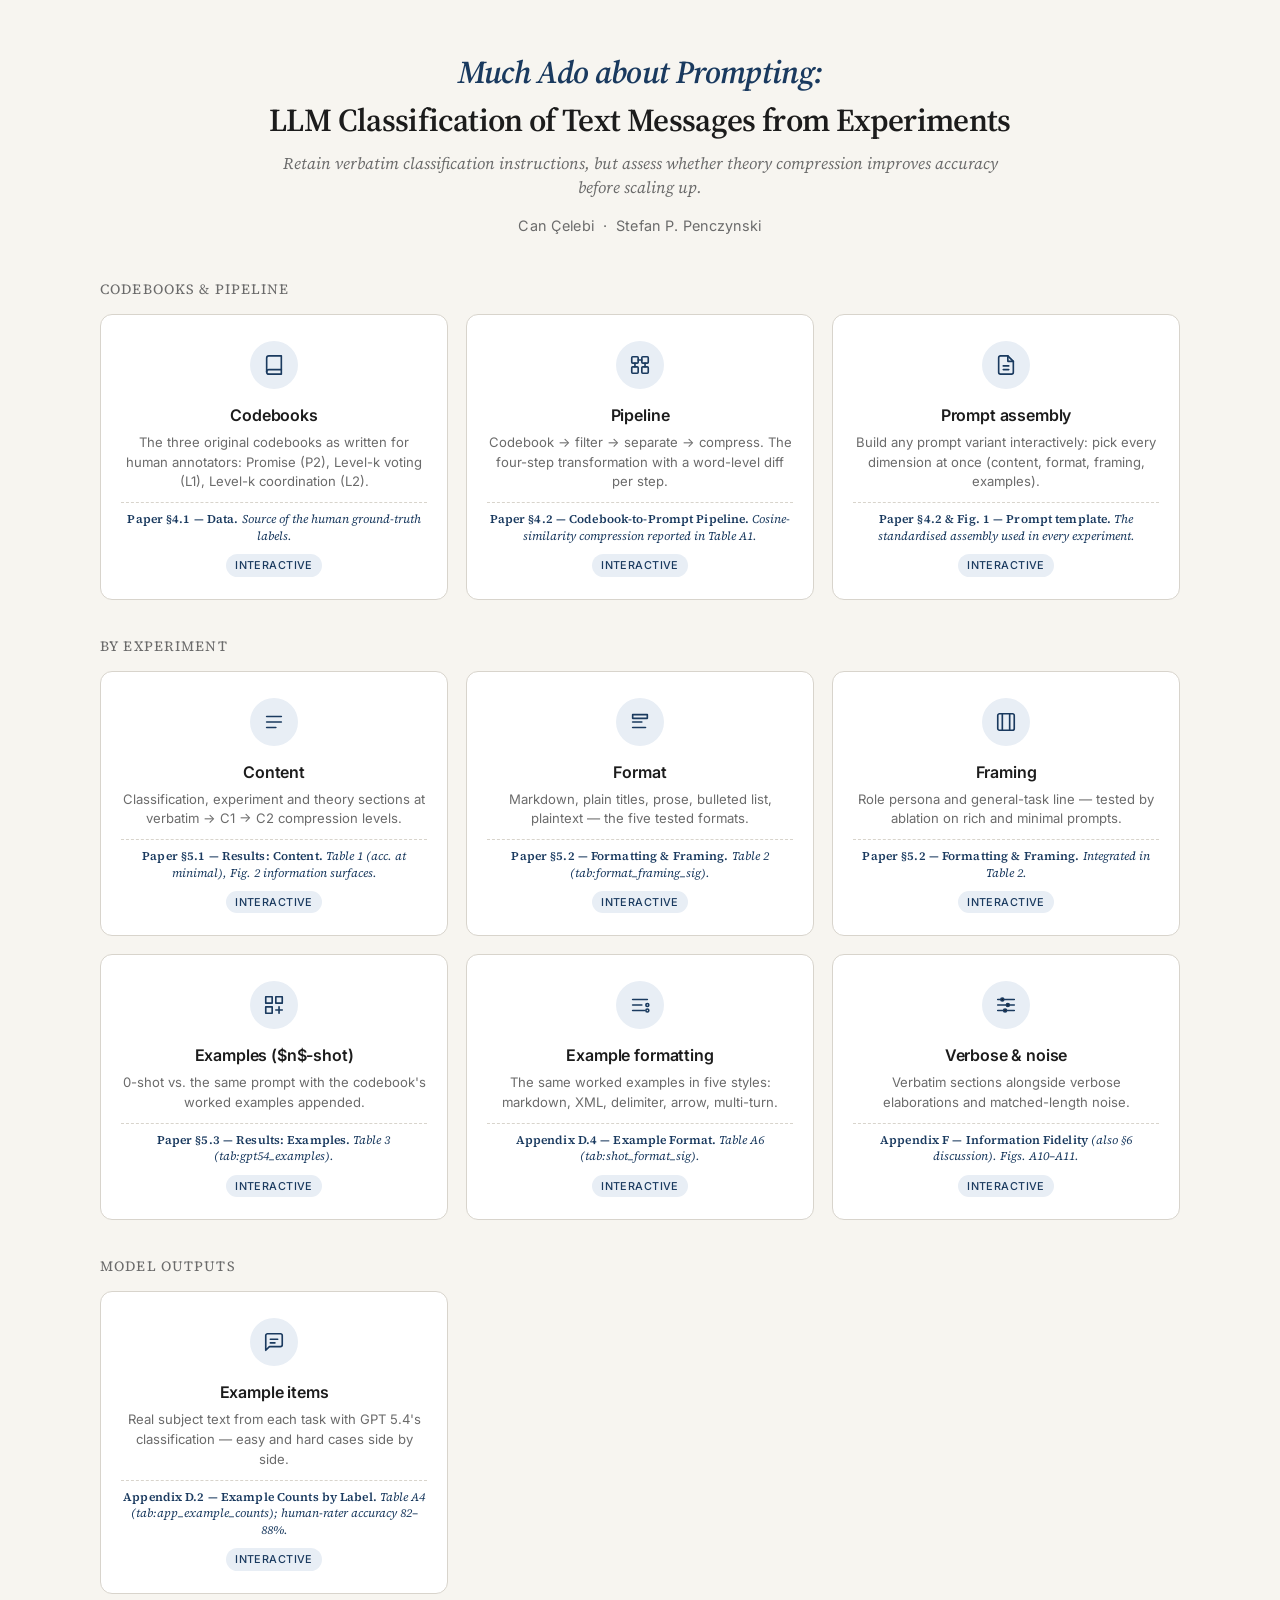
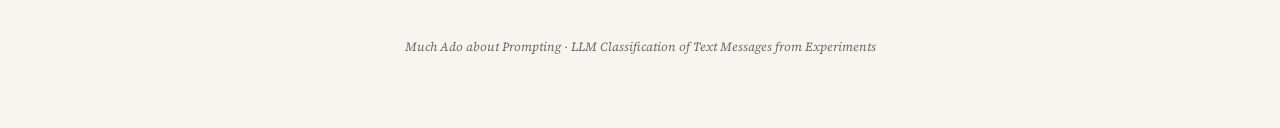
==== commit 18a8ee34: "index: new title + paper-section ref per card; viewer: back link Index changes:  - Drop Presentation" ====
--- a/index.html
+++ b/index.html
@@ -3,7 +3,7 @@
 <head>
 <meta charset="UTF-8">
 <meta name="viewport" content="width=device-width, initial-scale=1">
-<title>Using LLMs for Classification of Text Messages from Experiments — Companion</title>
+<title>Much Ado about Prompting — Companion</title>
 <link rel="preconnect" href="https://fonts.googleapis.com">
 <link rel="preconnect" href="https://fonts.gstatic.com" crossorigin>
 <link href="https://fonts.googleapis.com/css2?family=Inter:wght@400;500;600;700&family=Source+Serif+4:ital,wght@0,400;0,600;1,400&display=swap" rel="stylesheet">
@@ -26,15 +26,23 @@
     font-size: 2.0em;
     font-weight: 600;
     letter-spacing: -0.02em;
-    margin-bottom: 10px;
+    margin-bottom: 6px;
     color: var(--ink);
   }
+  .h1-lead {
+    font-family: 'Source Serif 4', Georgia, serif;
+    font-weight: 600;
+    font-style: italic;
+    color: var(--accent);
+  }
   .subtitle {
     font-family: 'Source Serif 4', Georgia, serif;
     font-style: italic;
-    font-size: 1.05em;
+    font-size: 1.02em;
     color: var(--muted);
-    margin-bottom: 18px;
+    margin: 8px auto 16px;
+    max-width: 760px;
+    line-height: 1.45;
   }
   .authors { font-size: 0.9em; color: var(--muted); letter-spacing: 0.02em; }
   .authors a { color: var(--ink); text-decoration: none; border-bottom: 1px solid transparent; transition: border-color 0.15s; }
@@ -71,9 +79,10 @@
     text-decoration: none;
     color: var(--ink);
     transition: all 0.2s ease;
-    min-height: 180px;
+    min-height: 200px;
     position: relative;
     overflow: hidden;
+    text-align: center;
   }
   .card::after {
     content: ''; position: absolute; bottom: 0; left: 0;
@@ -106,8 +115,20 @@
 
   .label { font-weight: 600; font-size: 1.0em; margin-bottom: 6px; letter-spacing: -0.01em; }
   .desc  { font-size: 0.82em; color: var(--muted); line-height: 1.5; flex-grow: 1; }
+  .paper-ref {
+    font-family: 'Source Serif 4', Georgia, serif;
+    font-style: italic;
+    font-size: 0.74em;
+    color: var(--accent);
+    margin-top: 10px;
+    padding-top: 8px;
+    border-top: 1px dashed var(--line);
+    width: 100%;
+    line-height: 1.4;
+  }
+  .paper-ref b { font-style: normal; font-weight: 600; letter-spacing: 0.01em; }
   .badge {
-    margin-top: 12px; padding: 3px 9px;
+    margin-top: 10px; padding: 3px 9px;
     background: var(--accent-light); color: var(--accent);
     border-radius: 16px; font-size: 0.68em; font-weight: 500;
     letter-spacing: 0.04em; text-transform: uppercase;
@@ -120,34 +141,13 @@
 <body>
 <div class="wrap">
   <div class="header">
-    <h1>Using LLMs for Classification of Text Messages from Experiments</h1>
-    <div class="subtitle">Companion materials</div>
+    <h1><span class="h1-lead">Much Ado about Prompting:</span><br>LLM Classification of Text Messages from Experiments</h1>
+    <div class="subtitle">Retain verbatim classification instructions, but assess whether theory compression improves accuracy before scaling up.</div>
     <div class="authors">
       Can &Ccedil;elebi &nbsp;&middot;&nbsp; Stefan&nbsp;P. Penczynski
     </div>
   </div>
 
-  <div class="section-heading">Presentation</div>
-  <div class="grid">
-    <a class="card" href="presentation-short.pdf" download>
-      <div class="icon">
-        <svg viewBox="0 0 24 24"><circle cx="12" cy="12" r="9"/><polyline points="12 7 12 12 15 14"/></svg>
-      </div>
-      <div class="label">Short presentation</div>
-      <div class="desc">Condensed deck: headline result, findings and practical implications. ~10&nbsp;min.</div>
-      <div class="badge">PDF &middot; Download</div>
-    </a>
-
-    <a class="card" href="presentation-full.pdf" download>
-      <div class="icon">
-        <svg viewBox="0 0 24 24"><path d="M14 2H6a2 2 0 0 0-2 2v16a2 2 0 0 0 2 2h12a2 2 0 0 0 2-2V8z"/><polyline points="14 2 14 8 20 8"/><line x1="12" y1="18" x2="12" y2="12"/><polyline points="9 15 12 18 15 15"/></svg>
-      </div>
-      <div class="label">Full presentation</div>
-      <div class="desc">Extended deck walking through motivation, design and every result in detail. ~40&nbsp;min.</div>
-      <div class="badge">PDF &middot; Download</div>
-    </a>
-  </div>
-
   <div class="section-heading">Codebooks &amp; pipeline</div>
   <div class="grid">
     <a class="card" href="codebooks.html">
@@ -155,7 +155,8 @@
         <svg viewBox="0 0 24 24"><path d="M4 19.5A2.5 2.5 0 0 1 6.5 17H20"/><path d="M6.5 2H20v20H6.5A2.5 2.5 0 0 1 4 19.5v-15A2.5 2.5 0 0 1 6.5 2z"/></svg>
       </div>
       <div class="label">Codebooks</div>
-      <div class="desc">The three original codebooks as written for human annotators.</div>
+      <div class="desc">The three original codebooks as written for human annotators: Promise (P2), Level-k voting (L1), Level-k coordination (L2).</div>
+      <div class="paper-ref"><b>Paper &sect;4.1 &mdash; Data.</b> Source of the human ground-truth labels.</div>
       <div class="badge">Interactive</div>
     </a>
 
@@ -164,7 +165,8 @@
         <svg viewBox="0 0 24 24"><rect x="3" y="3" width="7" height="7" rx="1"/><rect x="14" y="3" width="7" height="7" rx="1"/><rect x="14" y="14" width="7" height="7" rx="1"/><rect x="3" y="14" width="7" height="7" rx="1"/><line x1="10" y1="6.5" x2="14" y2="6.5"/><line x1="6.5" y1="10" x2="6.5" y2="14"/><line x1="17.5" y1="10" x2="17.5" y2="14"/></svg>
       </div>
       <div class="label">Pipeline</div>
-      <div class="desc">Codebook &rarr; filter &rarr; separate &rarr; compress. The four-step transformation.</div>
+      <div class="desc">Codebook &rarr; filter &rarr; separate &rarr; compress. The four-step transformation with a word-level diff per step.</div>
+      <div class="paper-ref"><b>Paper &sect;4.2 &mdash; Codebook-to-Prompt Pipeline.</b> Cosine-similarity compression reported in Table&nbsp;A1.</div>
       <div class="badge">Interactive</div>
     </a>
 
@@ -173,7 +175,8 @@
         <svg viewBox="0 0 24 24"><path d="M14 2H6a2 2 0 0 0-2 2v16a2 2 0 0 0 2 2h12a2 2 0 0 0 2-2V8z"/><polyline points="14 2 14 8 20 8"/><line x1="9" y1="13" x2="15" y2="13"/><line x1="9" y1="17" x2="15" y2="17"/></svg>
       </div>
       <div class="label">Prompt assembly</div>
-      <div class="desc">Build any prompt variant interactively: pick every dimension at once.</div>
+      <div class="desc">Build any prompt variant interactively: pick every dimension at once (content, format, framing, examples).</div>
+      <div class="paper-ref"><b>Paper &sect;4.2 &amp; Fig.&nbsp;1 &mdash; Prompt template.</b> The standardised assembly used in every experiment.</div>
       <div class="badge">Interactive</div>
     </a>
   </div>
@@ -185,7 +188,8 @@
         <svg viewBox="0 0 24 24"><line x1="4" y1="6" x2="20" y2="6"/><line x1="4" y1="12" x2="20" y2="12"/><line x1="4" y1="18" x2="14" y2="18"/></svg>
       </div>
       <div class="label">Content</div>
-      <div class="desc">Classification, experiment and theory sections at varying compression levels.</div>
+      <div class="desc">Classification, experiment and theory sections at verbatim &rarr; C1 &rarr; C2 compression levels.</div>
+      <div class="paper-ref"><b>Paper &sect;5.1 &mdash; Results: Content.</b> Table&nbsp;1 (acc.&nbsp;at minimal), Fig.&nbsp;2 information surfaces.</div>
       <div class="badge">Interactive</div>
     </a>
 
@@ -194,7 +198,8 @@
         <svg viewBox="0 0 24 24"><path d="M4 4h16v4H4z"/><path d="M4 12h10"/><path d="M4 18h14"/></svg>
       </div>
       <div class="label">Format</div>
-      <div class="desc">Markdown, plain titles, prose, bulleted list &mdash; five tested formats.</div>
+      <div class="desc">Markdown, plain titles, prose, bulleted list, plaintext &mdash; the five tested formats.</div>
+      <div class="paper-ref"><b>Paper &sect;5.2 &mdash; Formatting &amp; Framing.</b> Table&nbsp;2 (tab:format_framing_sig).</div>
       <div class="badge">Interactive</div>
     </a>
 
@@ -203,7 +208,8 @@
         <svg viewBox="0 0 24 24"><rect x="3" y="3" width="18" height="18" rx="2"/><path d="M8 3v18"/><path d="M16 3v18"/></svg>
       </div>
       <div class="label">Framing</div>
-      <div class="desc">Role persona and general-task line &mdash; tested by ablation.</div>
+      <div class="desc">Role persona and general-task line &mdash; tested by ablation on rich and minimal prompts.</div>
+      <div class="paper-ref"><b>Paper &sect;5.2 &mdash; Formatting &amp; Framing.</b> Integrated in Table&nbsp;2.</div>
       <div class="badge">Interactive</div>
     </a>
 
@@ -212,7 +218,8 @@
         <svg viewBox="0 0 24 24"><rect x="3" y="3" width="7" height="7"/><rect x="14" y="3" width="7" height="7"/><rect x="3" y="14" width="7" height="7"/><line x1="14" y1="17.5" x2="21" y2="17.5"/><line x1="17.5" y1="14" x2="17.5" y2="21"/></svg>
       </div>
       <div class="label">Examples ($n$-shot)</div>
-      <div class="desc">0-shot vs. the same prompt with worked examples appended.</div>
+      <div class="desc">0-shot vs. the same prompt with the codebook's worked examples appended.</div>
+      <div class="paper-ref"><b>Paper &sect;5.3 &mdash; Results: Examples.</b> Table&nbsp;3 (tab:gpt54_examples).</div>
       <div class="badge">Interactive</div>
     </a>
 
@@ -222,6 +229,7 @@
       </div>
       <div class="label">Example formatting</div>
       <div class="desc">The same worked examples in five styles: markdown, XML, delimiter, arrow, multi-turn.</div>
+      <div class="paper-ref"><b>Appendix&nbsp;D.4 &mdash; Example Format.</b> Table&nbsp;A6 (tab:shot_format_sig).</div>
       <div class="badge">Interactive</div>
     </a>
 
@@ -231,6 +239,7 @@
       </div>
       <div class="label">Verbose &amp; noise</div>
       <div class="desc">Verbatim sections alongside verbose elaborations and matched-length noise.</div>
+      <div class="paper-ref"><b>Appendix&nbsp;F &mdash; Information Fidelity</b> (also &sect;6 discussion). Figs.&nbsp;A10&ndash;A11.</div>
       <div class="badge">Interactive</div>
     </a>
   </div>
@@ -242,13 +251,14 @@
         <svg viewBox="0 0 24 24"><path d="M21 15a2 2 0 0 1-2 2H7l-4 4V5a2 2 0 0 1 2-2h14a2 2 0 0 1 2 2z"/><line x1="8" y1="9" x2="16" y2="9"/><line x1="8" y1="13" x2="13" y2="13"/></svg>
       </div>
       <div class="label">Example items</div>
-      <div class="desc">Real subject text from each task with GPT&nbsp;5.4's classification &mdash; easy and hard cases.</div>
+      <div class="desc">Real subject text from each task with GPT&nbsp;5.4's classification &mdash; easy and hard cases side by side.</div>
+      <div class="paper-ref"><b>Appendix&nbsp;D.2 &mdash; Example Counts by Label.</b> Table&nbsp;A4 (tab:app_example_counts); human-rater accuracy 82&ndash;88%.</div>
       <div class="badge">Interactive</div>
     </a>
   </div>
 
   <footer>
-    <span class="id">Using LLMs for Classification of Text Messages from Experiments</span>
+    <span class="id">Much Ado about Prompting &middot; LLM Classification of Text Messages from Experiments</span>
   </footer>
 </div>
 </body>
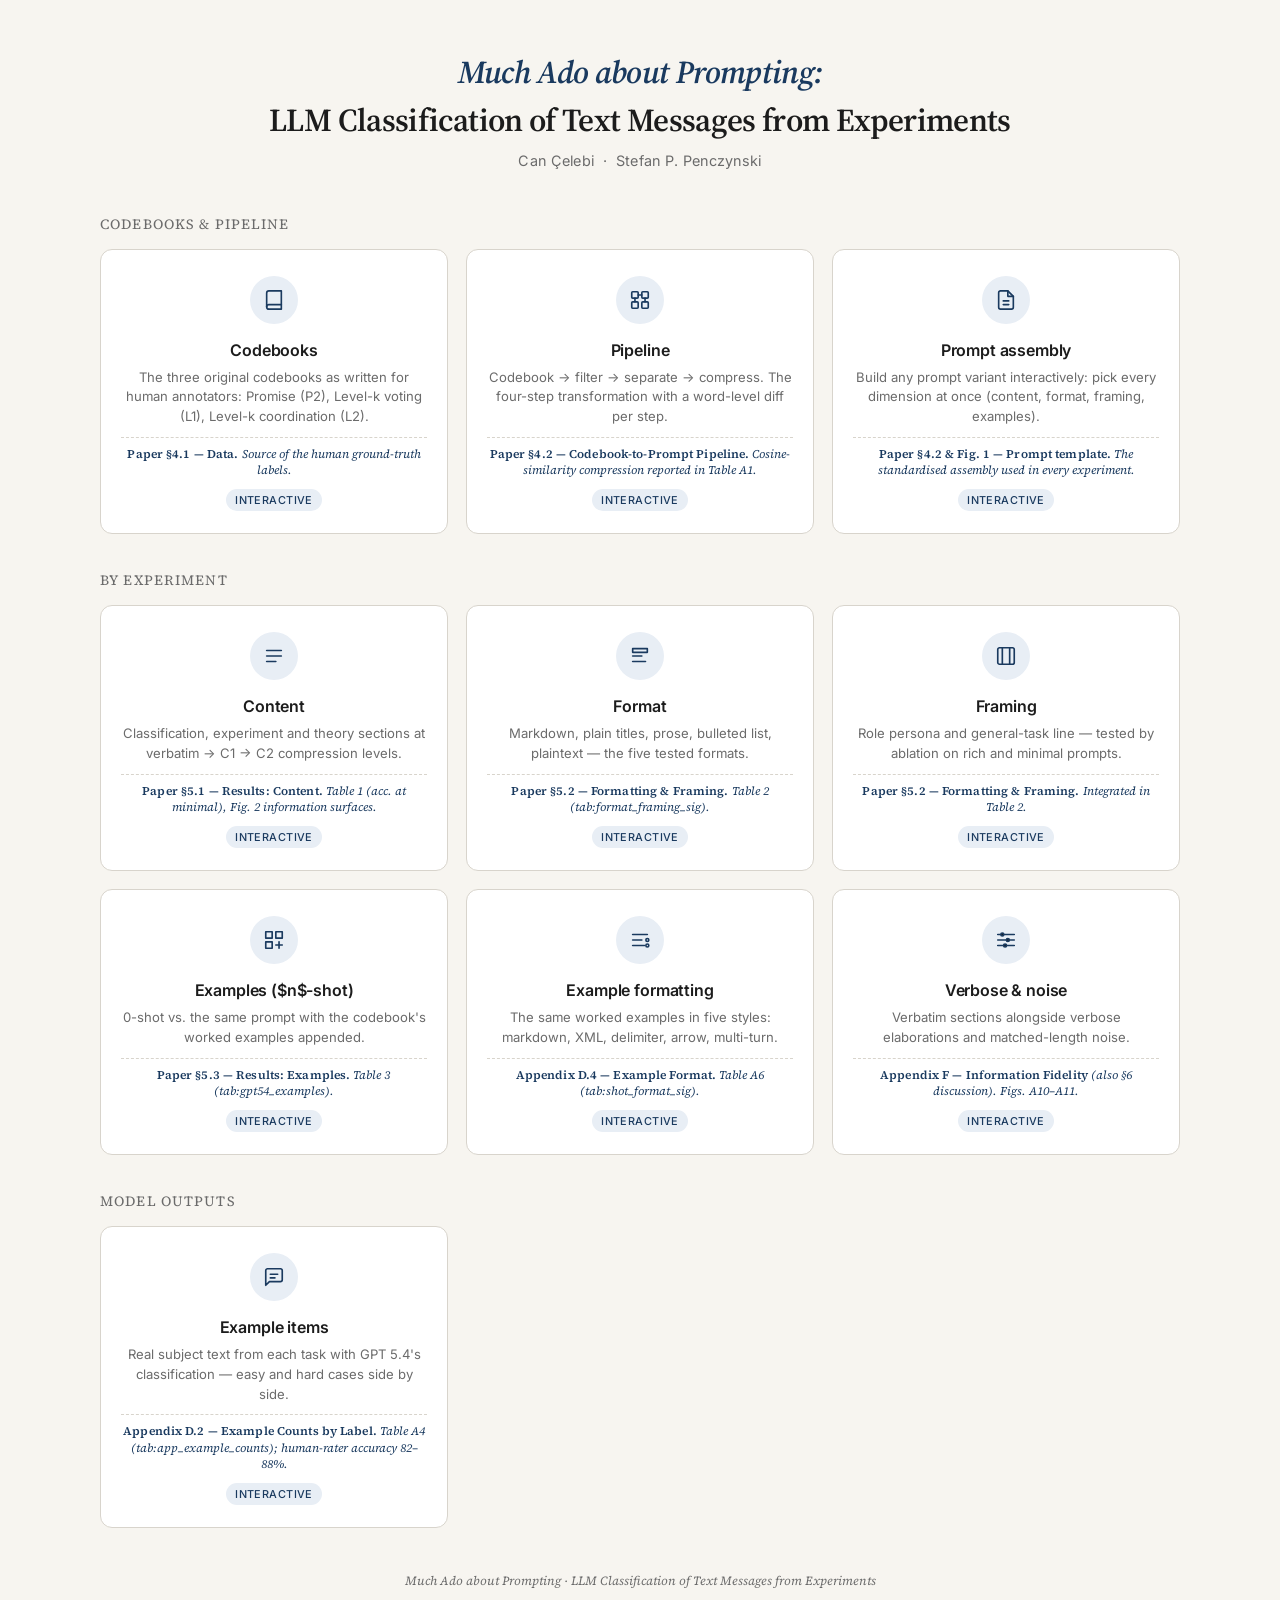
==== commit c8e06e5a: "index: drop subtitle tagline Co-Authored-By: Claude Opus 4.7 (1M context) <noreply@anthropic.com>" ====
--- a/index.html
+++ b/index.html
@@ -142,7 +142,6 @@
 <div class="wrap">
   <div class="header">
     <h1><span class="h1-lead">Much Ado about Prompting:</span><br>LLM Classification of Text Messages from Experiments</h1>
-    <div class="subtitle">Retain verbatim classification instructions, but assess whether theory compression improves accuracy before scaling up.</div>
     <div class="authors">
       Can &Ccedil;elebi &nbsp;&middot;&nbsp; Stefan&nbsp;P. Penczynski
     </div>
